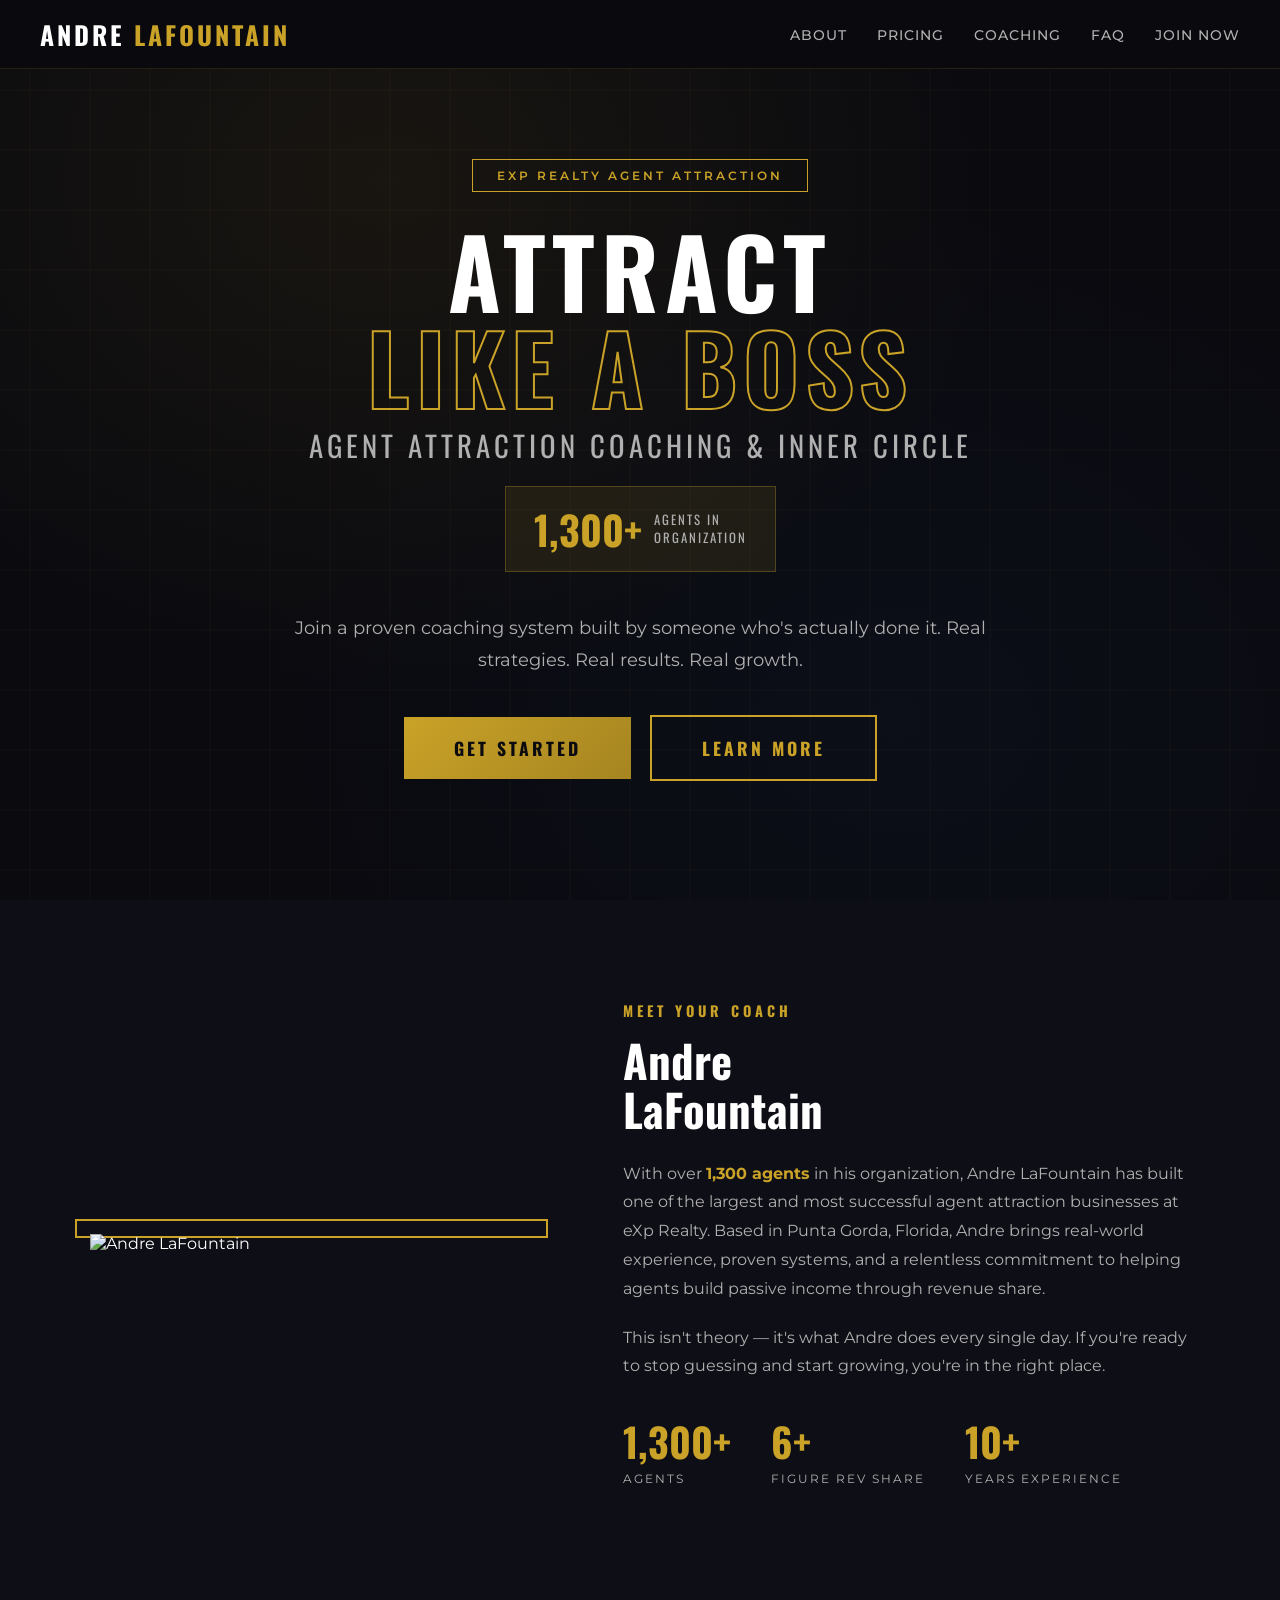
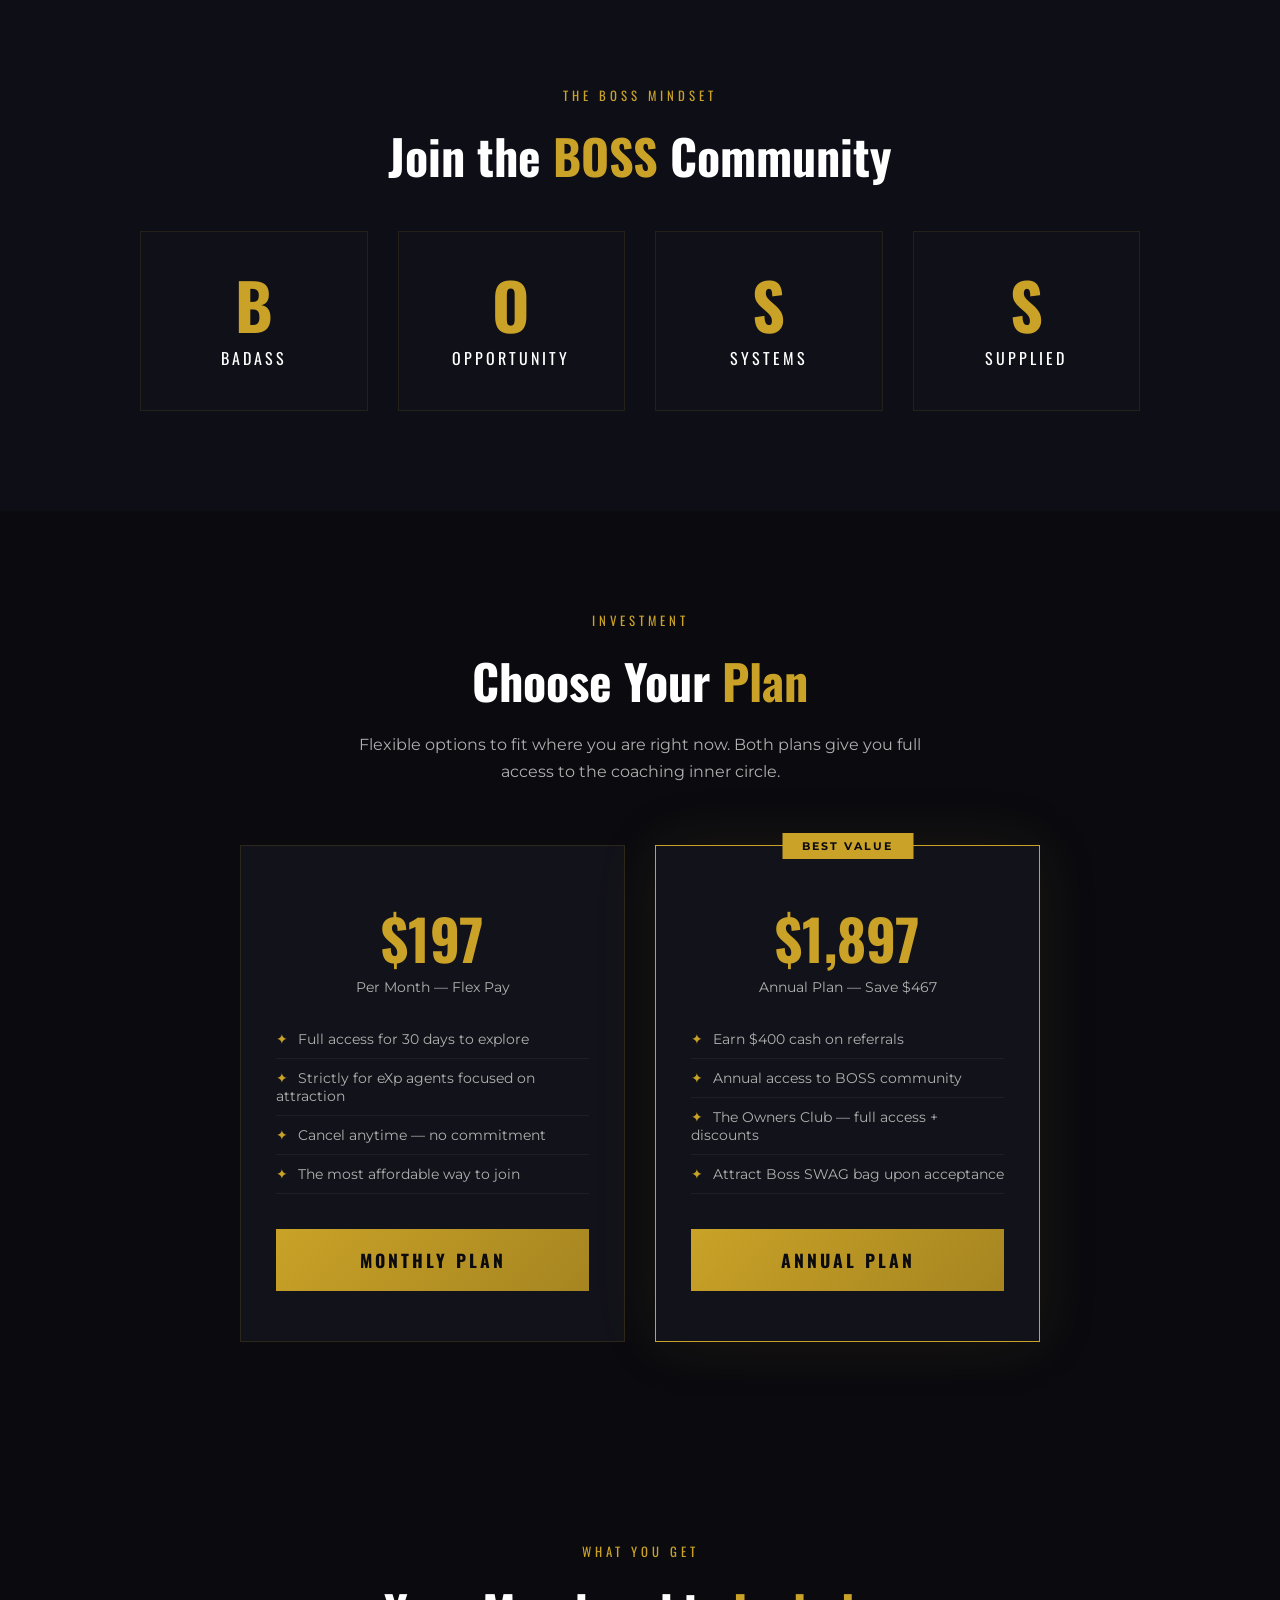
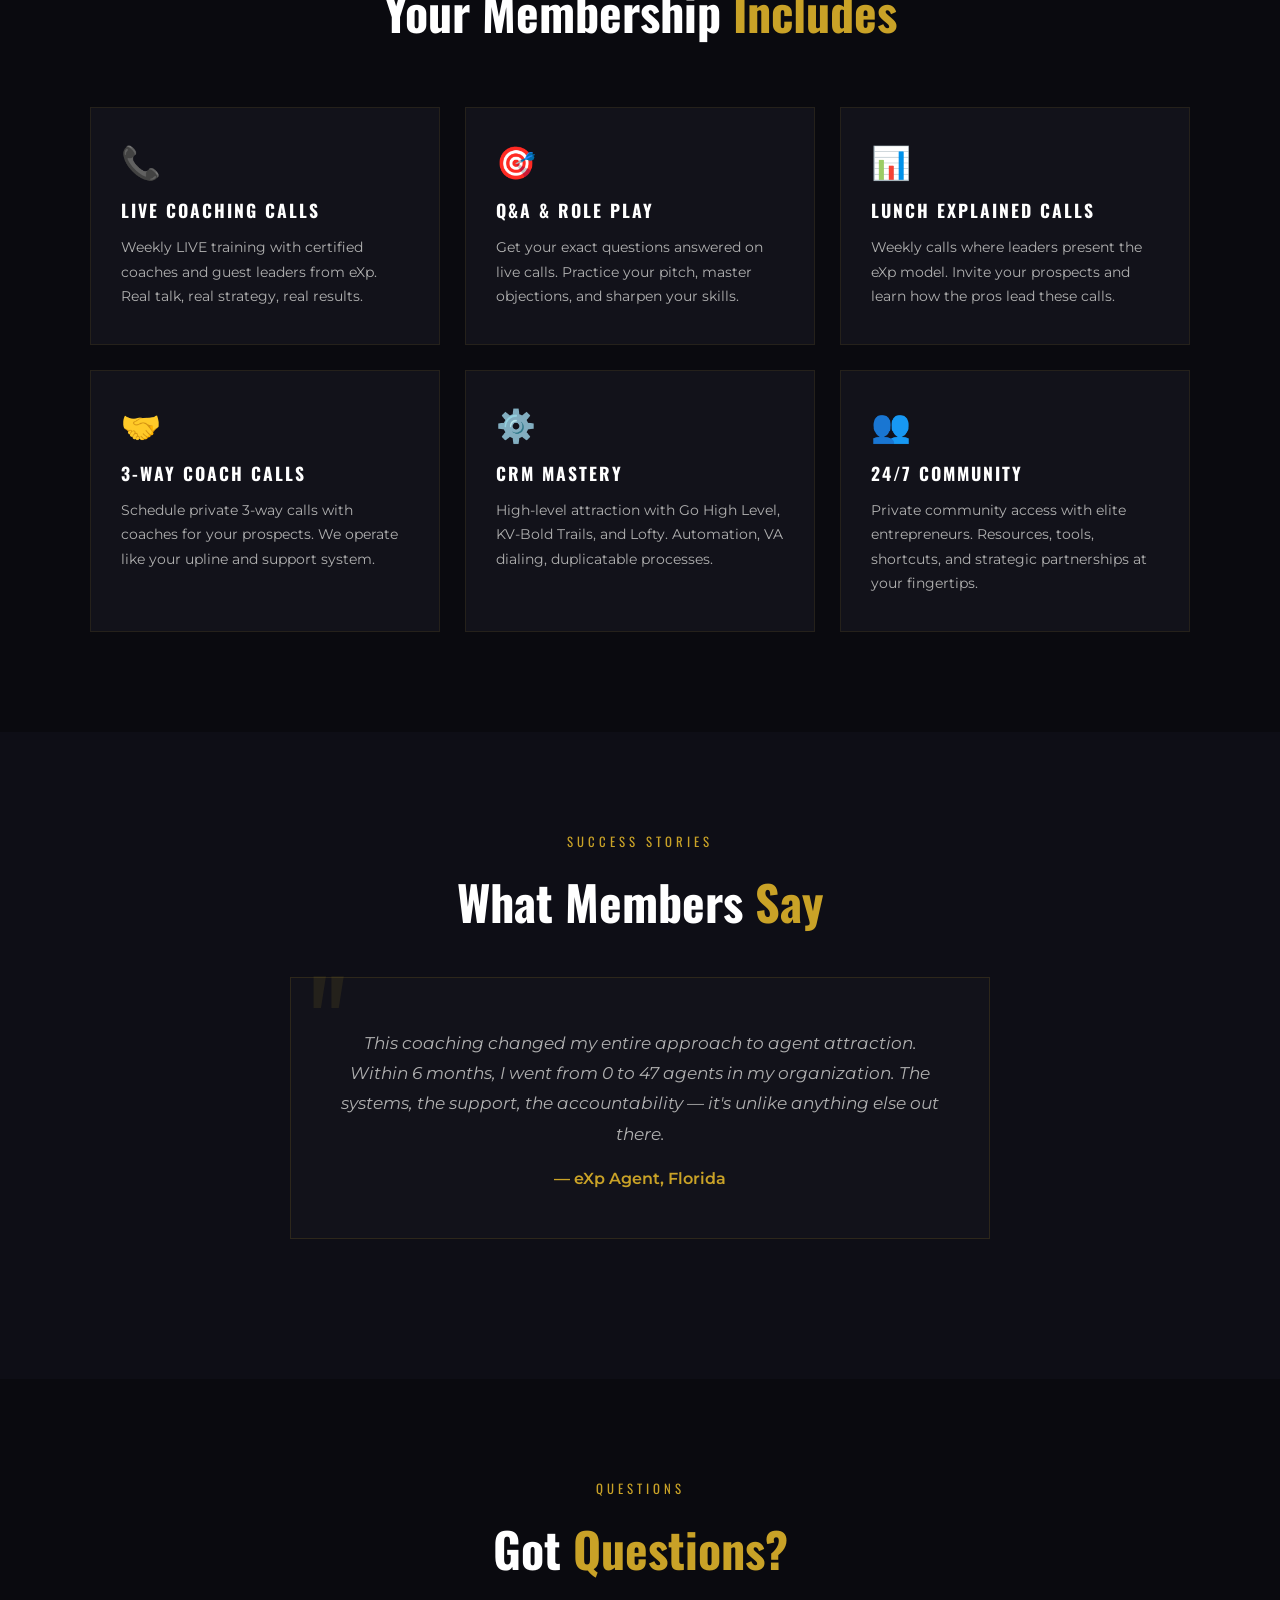
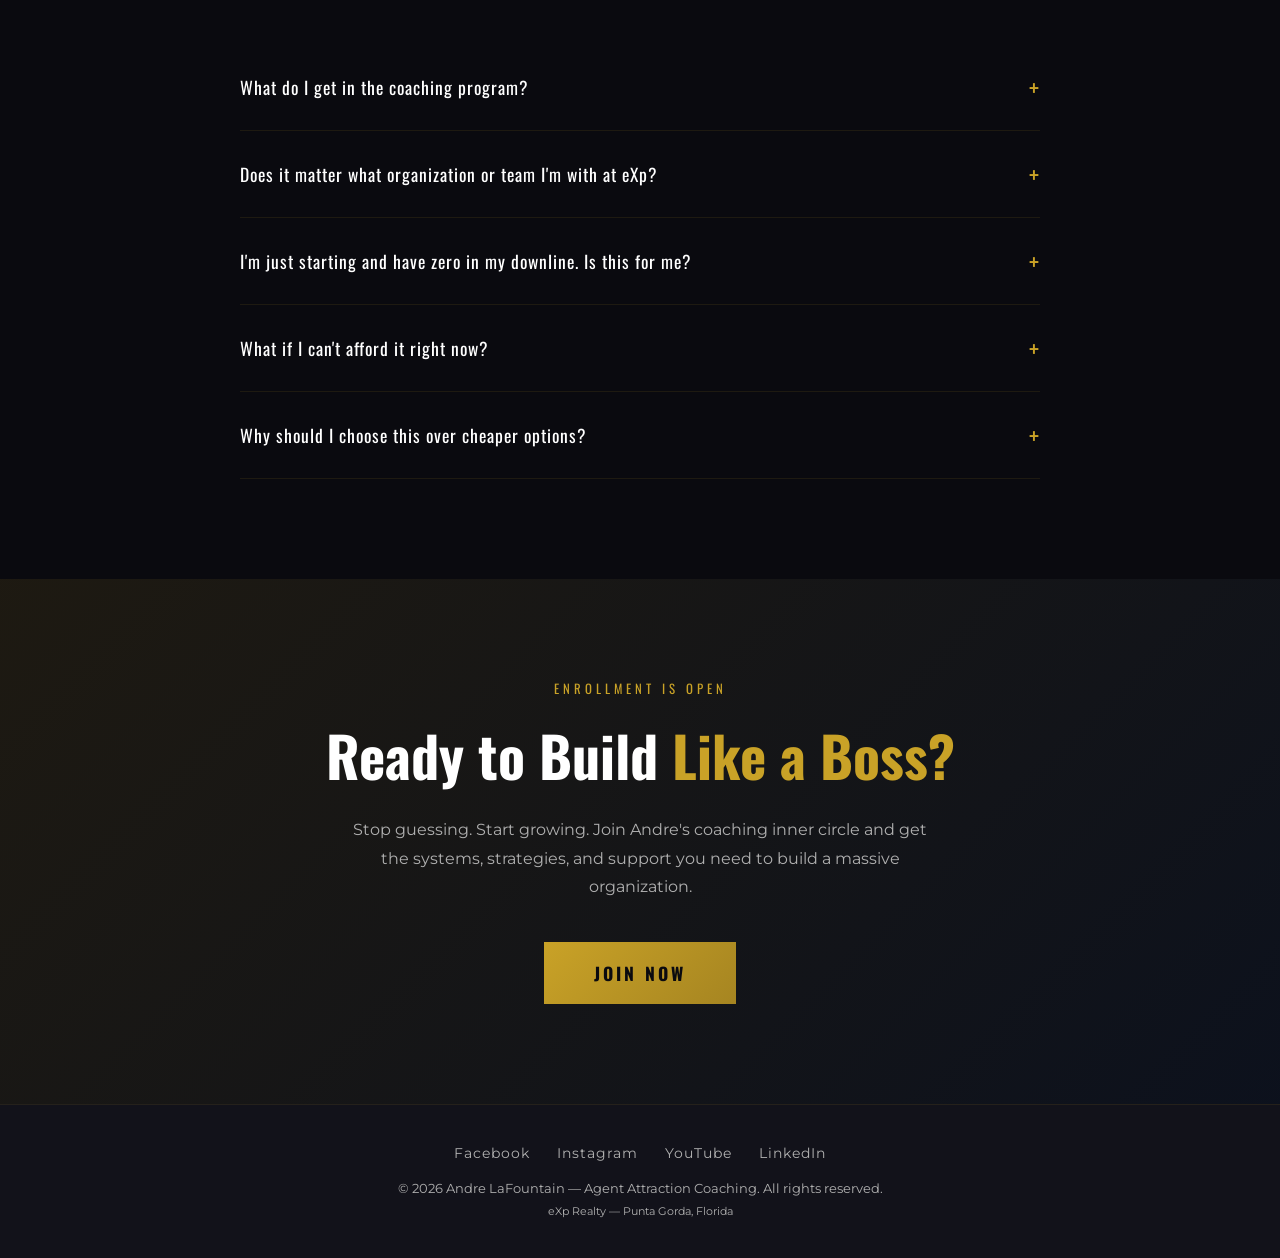
==== attractboss.html @ 39db8deb "Add Attract Boss style coaching page for Andre" ====
<!DOCTYPE html>
<html lang="en">
<head>
<meta charset="UTF-8">
<meta name="viewport" content="width=device-width, initial-scale=1.0">
<title>Andre LaFountain | Agent Attraction Coaching</title>
<link href="https://fonts.googleapis.com/css2?family=Oswald:wght@400;500;600;700&family=Montserrat:wght@300;400;500;600;700&display=swap" rel="stylesheet">
<style>
:root {
  --gold: #c9a227;
  --gold-light: #e8d06f;
  --gold-dark: #a68521;
  --dark: #0a0a0f;
  --dark-card: #12121a;
  --dark-section: #0e0e16;
  --white: #ffffff;
  --gray: #b0b0b0;
  --accent-blue: #1a3a6b;
}
* { margin:0; padding:0; box-sizing:border-box; }
body {
  font-family: 'Montserrat', sans-serif;
  background: var(--dark);
  color: var(--white);
  overflow-x: hidden;
}
.gold-text { color: var(--gold); }
.gold-bg { background: linear-gradient(135deg, var(--gold), var(--gold-light)); }

/* NAV */
nav {
  position: fixed; top:0; width:100%; z-index:100;
  background: rgba(10,10,15,0.95);
  backdrop-filter: blur(20px);
  border-bottom: 1px solid rgba(201,162,39,0.15);
  padding: 15px 40px;
  display: flex; justify-content: space-between; align-items: center;
}
.nav-brand {
  font-family: 'Oswald', sans-serif;
  font-size: 1.6rem; font-weight: 700;
  letter-spacing: 3px; text-transform: uppercase;
}
.nav-brand span { color: var(--gold); }
.nav-links { display:flex; gap:30px; list-style:none; }
.nav-links a {
  color: var(--gray); text-decoration:none; font-size:0.85rem;
  letter-spacing:1px; text-transform:uppercase; font-weight:500;
  transition: color 0.3s;
}
.nav-links a:hover { color: var(--gold); }

/* HERO */
.hero {
  min-height: 100vh;
  display: flex; align-items: center; justify-content: center;
  text-align: center;
  background: 
    radial-gradient(ellipse at 30% 20%, rgba(201,162,39,0.08) 0%, transparent 50%),
    radial-gradient(ellipse at 70% 80%, rgba(26,58,107,0.1) 0%, transparent 50%),
    var(--dark);
  padding: 120px 20px 80px;
  position: relative;
  overflow: hidden;
}
.hero::before {
  content:''; position:absolute; inset:0;
  background: url('data:image/svg+xml,<svg xmlns="http://www.w3.org/2000/svg" width="60" height="60"><rect fill="none" width="60" height="60"/><path d="M0 30h60M30 0v60" stroke="rgba(201,162,39,0.04)" stroke-width="1"/></svg>');
}
.hero-content { position:relative; z-index:1; max-width:900px; }
.hero-badge {
  display: inline-block;
  border: 1px solid var(--gold);
  color: var(--gold);
  padding: 8px 24px;
  font-size: 0.75rem;
  letter-spacing: 3px;
  text-transform: uppercase;
  margin-bottom: 30px;
  font-weight: 600;
}
.hero h1 {
  font-family: 'Oswald', sans-serif;
  font-size: clamp(3rem, 8vw, 6rem);
  font-weight: 700;
  line-height: 1;
  letter-spacing: 6px;
  text-transform: uppercase;
  margin-bottom: 10px;
}
.hero h1 .outline {
  -webkit-text-stroke: 2px var(--gold);
  color: transparent;
}
.hero h2 {
  font-family: 'Oswald', sans-serif;
  font-size: clamp(1.2rem, 3vw, 1.8rem);
  font-weight: 400;
  color: var(--gray);
  letter-spacing: 4px;
  text-transform: uppercase;
  margin-bottom: 20px;
}
.hero-subtitle {
  font-size: 1.1rem;
  color: var(--gray);
  line-height: 1.8;
  max-width: 700px;
  margin: 0 auto 40px;
}
.hero-stat {
  display: inline-flex; align-items: center; gap:12px;
  background: rgba(201,162,39,0.1);
  border: 1px solid rgba(201,162,39,0.3);
  padding: 12px 28px;
  margin-bottom: 40px;
  font-family: 'Oswald', sans-serif;
}
.hero-stat .number {
  font-size: 2.5rem; font-weight:700; color: var(--gold);
}
.hero-stat .label {
  font-size: 0.8rem; letter-spacing:2px; text-transform:uppercase; color:var(--gray);
  text-align: left; line-height:1.4;
}
.cta-btn {
  display: inline-block;
  background: linear-gradient(135deg, var(--gold), var(--gold-dark));
  color: var(--dark);
  padding: 18px 50px;
  font-family: 'Oswald', sans-serif;
  font-size: 1.1rem;
  font-weight: 700;
  letter-spacing: 3px;
  text-transform: uppercase;
  text-decoration: none;
  transition: all 0.3s;
  border: none; cursor:pointer;
}
.cta-btn:hover {
  transform: translateY(-2px);
  box-shadow: 0 10px 40px rgba(201,162,39,0.3);
}
.cta-btn-outline {
  background: transparent;
  border: 2px solid var(--gold);
  color: var(--gold);
  margin-left: 15px;
}
.cta-btn-outline:hover {
  background: var(--gold);
  color: var(--dark);
}

/* HEADSHOT SECTION */
.about-section {
  padding: 100px 20px;
  background: var(--dark-section);
  position: relative;
}
.about-container {
  max-width: 1100px; margin:0 auto;
  display: grid; grid-template-columns: 1fr 1.2fr; gap:60px;
  align-items: center;
}
.headshot-wrapper {
  position: relative;
}
.headshot-wrapper::before {
  content:''; position:absolute;
  top: -15px; left: -15px; right: 15px; bottom: 15px;
  border: 2px solid var(--gold);
  z-index:0;
}
.headshot-wrapper img {
  width: 100%; display:block; position:relative; z-index:1;
  filter: grayscale(20%);
}
.about-content h3 {
  font-family: 'Oswald', sans-serif;
  font-size: 0.9rem; letter-spacing:4px; text-transform:uppercase;
  color: var(--gold); margin-bottom:15px;
}
.about-content h2 {
  font-family: 'Oswald', sans-serif;
  font-size: 2.8rem; font-weight:700;
  line-height:1.1; margin-bottom:25px;
}
.about-content p {
  color: var(--gray); line-height:1.8; margin-bottom:20px;
}
.stat-row {
  display:flex; gap:40px; margin-top:30px;
}
.stat-item .stat-num {
  font-family:'Oswald',sans-serif;
  font-size:2.5rem; font-weight:700; color:var(--gold);
}
.stat-item .stat-label {
  font-size:0.75rem; letter-spacing:2px; text-transform:uppercase;
  color:var(--gray);
}

/* PRICING */
.pricing-section {
  padding: 100px 20px;
  background: var(--dark);
  text-align: center;
}
.section-tag {
  font-family: 'Oswald', sans-serif;
  font-size: 0.8rem; letter-spacing:4px; text-transform:uppercase;
  color: var(--gold); margin-bottom:15px;
}
.section-title {
  font-family: 'Oswald', sans-serif;
  font-size: clamp(2rem, 4vw, 3rem);
  font-weight:700; margin-bottom:15px;
}
.section-sub {
  color:var(--gray); max-width:600px; margin:0 auto 60px; line-height:1.7;
}
.pricing-grid {
  display: grid; grid-template-columns: repeat(auto-fit, minmax(320px, 1fr));
  gap: 30px; max-width:800px; margin:0 auto;
}
.price-card {
  background: var(--dark-card);
  border: 1px solid rgba(201,162,39,0.15);
  padding: 50px 35px;
  position:relative;
  transition: all 0.3s;
}
.price-card:hover {
  border-color: var(--gold);
  transform: translateY(-5px);
}
.price-card.featured {
  border-color: var(--gold);
  box-shadow: 0 0 60px rgba(201,162,39,0.1);
}
.price-card.featured::before {
  content: 'BEST VALUE';
  position:absolute; top:0; left:50%; transform:translate(-50%,-50%);
  background: var(--gold); color:var(--dark);
  padding:6px 20px; font-size:0.7rem; font-weight:700; letter-spacing:2px;
}
.price-amount {
  font-family:'Oswald',sans-serif;
  font-size: 3.5rem; font-weight:700; color:var(--gold);
}
.price-period {
  color:var(--gray); font-size:0.85rem; margin-bottom:25px;
}
.price-features { list-style:none; text-align:left; margin-bottom:35px; }
.price-features li {
  padding: 10px 0;
  border-bottom: 1px solid rgba(255,255,255,0.05);
  color: var(--gray);
  font-size: 0.9rem;
}
.price-features li::before {
  content:'✦'; color:var(--gold); margin-right:10px;
}

/* BOSS ACRONYM */
.boss-section {
  padding: 100px 20px;
  background: var(--dark-section);
  text-align:center;
}
.boss-grid {
  display:grid; grid-template-columns: repeat(4,1fr);
  gap:30px; max-width:1000px; margin:40px auto 0;
}
.boss-card {
  padding:40px 20px;
  border: 1px solid rgba(201,162,39,0.1);
  background: rgba(18,18,26,0.8);
  transition: all 0.3s;
}
.boss-card:hover { border-color:var(--gold); }
.boss-letter {
  font-family:'Oswald',sans-serif;
  font-size:4rem; font-weight:700; color:var(--gold);
  line-height:1;
}
.boss-word {
  font-family:'Oswald',sans-serif;
  font-size:1rem; letter-spacing:3px; text-transform:uppercase;
  margin-top:10px;
}

/* COACHING */
.coaching-section {
  padding: 100px 20px;
  background: var(--dark);
}
.coaching-grid {
  display:grid; grid-template-columns: repeat(auto-fit, minmax(300px,1fr));
  gap:25px; max-width:1100px; margin:0 auto;
}
.coaching-card {
  background: var(--dark-card);
  border: 1px solid rgba(201,162,39,0.1);
  padding:35px 30px;
  transition: all 0.3s;
}
.coaching-card:hover { border-color:var(--gold); transform:translateY(-3px); }
.coaching-icon {
  font-size:2rem; margin-bottom:15px;
}
.coaching-card h3 {
  font-family:'Oswald',sans-serif;
  font-size:1.1rem; letter-spacing:2px;
  text-transform:uppercase; margin-bottom:12px;
}
.coaching-card p {
  color:var(--gray); font-size:0.9rem; line-height:1.7;
}

/* TESTIMONIALS */
.testimonials-section {
  padding: 100px 20px;
  background: var(--dark-section);
  text-align:center;
}
.testimonial-card {
  max-width:700px; margin:40px auto;
  padding:50px;
  background: var(--dark-card);
  border: 1px solid rgba(201,162,39,0.15);
  position:relative;
}
.testimonial-card::before {
  content:'"'; font-family:'Oswald',sans-serif;
  font-size:8rem; color:rgba(201,162,39,0.1);
  position:absolute; top:-20px; left:20px; line-height:1;
}
.testimonial-card p {
  font-style:italic; color:var(--gray); line-height:1.8;
  font-size:1.05rem; position:relative; z-index:1;
}
.testimonial-card .author {
  margin-top:20px; font-style:normal;
  color:var(--gold); font-weight:600;
}

/* FAQ */
.faq-section {
  padding: 100px 20px;
  background: var(--dark);
}
.faq-list { max-width:800px; margin:0 auto; }
.faq-item {
  border-bottom: 1px solid rgba(201,162,39,0.1);
  padding: 25px 0;
}
.faq-q {
  font-family:'Oswald',sans-serif;
  font-size:1.1rem; letter-spacing:1px;
  cursor:pointer; display:flex; justify-content:space-between; align-items:center;
}
.faq-q::after { content:'+'; color:var(--gold); font-size:1.5rem; }
.faq-q.active::after { content:'−'; }
.faq-a {
  color:var(--gray); line-height:1.8; font-size:0.9rem;
  max-height:0; overflow:hidden; transition: max-height 0.4s ease;
  padding-top:0;
}
.faq-a.open { max-height:300px; padding-top:15px; }

/* CTA BANNER */
.cta-section {
  padding: 100px 20px;
  background: linear-gradient(135deg, rgba(201,162,39,0.1), rgba(26,58,107,0.15));
  text-align:center;
}
.cta-section h2 {
  font-family:'Oswald',sans-serif;
  font-size: clamp(2rem,5vw,3.5rem);
  font-weight:700; margin-bottom:20px;
}
.cta-section p {
  color:var(--gray); max-width:600px; margin:0 auto 40px; line-height:1.8;
}

/* FOOTER */
footer {
  background: var(--dark-card);
  border-top: 1px solid rgba(201,162,39,0.1);
  padding: 40px 20px;
  text-align:center;
  color:var(--gray); font-size:0.8rem;
}
footer .social-links { margin-bottom:20px; }
footer .social-links a {
  color:var(--gray); text-decoration:none; margin:0 12px;
  font-size:0.85rem; letter-spacing:1px;
  transition: color 0.3s;
}
footer .social-links a:hover { color:var(--gold); }

/* ANIMATIONS */
@keyframes fadeUp {
  from { opacity:0; transform:translateY(30px); }
  to { opacity:1; transform:translateY(0); }
}
.fade-up {
  opacity:0; animation: fadeUp 0.8s ease forwards;
}
.fade-up:nth-child(2) { animation-delay:0.1s; }
.fade-up:nth-child(3) { animation-delay:0.2s; }
.fade-up:nth-child(4) { animation-delay:0.3s; }

/* RESPONSIVE */
@media(max-width:768px) {
  nav { padding:12px 20px; }
  .nav-links { display:none; }
  .about-container { grid-template-columns:1fr; }
  .boss-grid { grid-template-columns: repeat(2,1fr); }
  .pricing-grid { grid-template-columns:1fr; }
  .stat-row { gap:20px; }
  .cta-btn-outline { margin-left:0; margin-top:10px; }
}
</style>
</head>
<body>

<!-- NAV -->
<nav>
  <div class="nav-brand">Andre <span>LaFountain</span></div>
  <ul class="nav-links">
    <li><a href="#about">About</a></li>
    <li><a href="#pricing">Pricing</a></li>
    <li><a href="#coaching">Coaching</a></li>
    <li><a href="#faq">FAQ</a></li>
    <li><a href="#join" class="gold-text">Join Now</a></li>
  </ul>
</nav>

<!-- HERO -->
<section class="hero">
  <div class="hero-content">
    <div class="hero-badge">eXp Realty Agent Attraction</div>
    <h1>ATTRACT<br><span class="outline">LIKE A BOSS</span></h1>
    <h2>Agent Attraction Coaching &amp; Inner Circle</h2>
    <div class="hero-stat">
      <span class="number">1,300+</span>
      <span class="label">Agents in<br>Organization</span>
    </div>
    <p class="hero-subtitle">
      Join a proven coaching system built by someone who's actually done it.
      Real strategies. Real results. Real growth.
    </p>
    <a href="#pricing" class="cta-btn">Get Started</a>
    <a href="#about" class="cta-btn cta-btn-outline">Learn More</a>
  </div>
</section>

<!-- ABOUT / HEADSHOT -->
<section class="about-section" id="about">
  <div class="about-container">
    <div class="headshot-wrapper">
      <img src="../partnerwithandre/images/headshot.jpg" alt="Andre LaFountain">
    </div>
    <div class="about-content">
      <h3>Meet Your Coach</h3>
      <h2>Andre<br>LaFountain</h2>
      <p>
        With over <strong class="gold-text">1,300 agents</strong> in his organization, Andre LaFountain
        has built one of the largest and most successful agent attraction businesses at eXp Realty.
        Based in Punta Gorda, Florida, Andre brings real-world experience, proven systems, and
        a relentless commitment to helping agents build passive income through revenue share.
      </p>
      <p>
        This isn't theory — it's what Andre does every single day. If you're ready to stop guessing
        and start growing, you're in the right place.
      </p>
      <div class="stat-row">
        <div class="stat-item">
          <div class="stat-num">1,300+</div>
          <div class="stat-label">Agents</div>
        </div>
        <div class="stat-item">
          <div class="stat-num">6+</div>
          <div class="stat-label">Figure Rev Share</div>
        </div>
        <div class="stat-item">
          <div class="stat-num">10+</div>
          <div class="stat-label">Years Experience</div>
        </div>
      </div>
    </div>
  </div>
</section>

<!-- BOSS ACRONYM -->
<section class="boss-section">
  <div class="section-tag">The BOSS Mindset</div>
  <div class="section-title">Join the <span class="gold-text">BOSS</span> Community</div>
  <div class="boss-grid">
    <div class="boss-card fade-up">
      <div class="boss-letter">B</div>
      <div class="boss-word">Badass</div>
    </div>
    <div class="boss-card fade-up">
      <div class="boss-letter">O</div>
      <div class="boss-word">Opportunity</div>
    </div>
    <div class="boss-card fade-up">
      <div class="boss-letter">S</div>
      <div class="boss-word">Systems</div>
    </div>
    <div class="boss-card fade-up">
      <div class="boss-letter">S</div>
      <div class="boss-word">Supplied</div>
    </div>
  </div>
</section>

<!-- PRICING -->
<section class="pricing-section" id="pricing">
  <div class="section-tag">Investment</div>
  <div class="section-title">Choose Your <span class="gold-text">Plan</span></div>
  <p class="section-sub">Flexible options to fit where you are right now. Both plans give you full access to the coaching inner circle.</p>
  <div class="pricing-grid">
    <div class="price-card">
      <div class="price-amount">$197</div>
      <div class="price-period">Per Month — Flex Pay</div>
      <ul class="price-features">
        <li>Full access for 30 days to explore</li>
        <li>Strictly for eXp agents focused on attraction</li>
        <li>Cancel anytime — no commitment</li>
        <li>The most affordable way to join</li>
      </ul>
      <a href="#join" class="cta-btn" style="width:100%;text-align:center;">Monthly Plan</a>
    </div>
    <div class="price-card featured">
      <div class="price-amount">$1,897</div>
      <div class="price-period">Annual Plan — Save $467</div>
      <ul class="price-features">
        <li>Earn $400 cash on referrals</li>
        <li>Annual access to BOSS community</li>
        <li>The Owners Club — full access + discounts</li>
        <li>Attract Boss SWAG bag upon acceptance</li>
      </ul>
      <a href="#join" class="cta-btn" style="width:100%;text-align:center;">Annual Plan</a>
    </div>
  </div>
</section>

<!-- COACHING INCLUDES -->
<section class="coaching-section" id="coaching">
  <div style="text-align:center; margin-bottom:60px;">
    <div class="section-tag">What You Get</div>
    <div class="section-title">Your Membership <span class="gold-text">Includes</span></div>
  </div>
  <div class="coaching-grid">
    <div class="coaching-card">
      <div class="coaching-icon">📞</div>
      <h3>Live Coaching Calls</h3>
      <p>Weekly LIVE training with certified coaches and guest leaders from eXp. Real talk, real strategy, real results.</p>
    </div>
    <div class="coaching-card">
      <div class="coaching-icon">🎯</div>
      <h3>Q&A & Role Play</h3>
      <p>Get your exact questions answered on live calls. Practice your pitch, master objections, and sharpen your skills.</p>
    </div>
    <div class="coaching-card">
      <div class="coaching-icon">📊</div>
      <h3>Lunch eXplained Calls</h3>
      <p>Weekly calls where leaders present the eXp model. Invite your prospects and learn how the pros lead these calls.</p>
    </div>
    <div class="coaching-card">
      <div class="coaching-icon">🤝</div>
      <h3>3-Way Coach Calls</h3>
      <p>Schedule private 3-way calls with coaches for your prospects. We operate like your upline and support system.</p>
    </div>
    <div class="coaching-card">
      <div class="coaching-icon">⚙️</div>
      <h3>CRM Mastery</h3>
      <p>High-level attraction with Go High Level, KV-Bold Trails, and Lofty. Automation, VA dialing, duplicatable processes.</p>
    </div>
    <div class="coaching-card">
      <div class="coaching-icon">👥</div>
      <h3>24/7 Community</h3>
      <p>Private community access with elite entrepreneurs. Resources, tools, shortcuts, and strategic partnerships at your fingertips.</p>
    </div>
  </div>
</section>

<!-- TESTIMONIALS -->
<section class="testimonials-section">
  <div class="section-tag">Success Stories</div>
  <div class="section-title">What Members <span class="gold-text">Say</span></div>
  <div class="testimonial-card">
    <p>This coaching changed my entire approach to agent attraction. Within 6 months, I went from 0 to 47 agents in my organization. The systems, the support, the accountability — it's unlike anything else out there.</p>
    <div class="author">— eXp Agent, Florida</div>
  </div>
</section>

<!-- FAQ -->
<section class="faq-section" id="faq">
  <div style="text-align:center; margin-bottom:60px;">
    <div class="section-tag">Questions</div>
    <div class="section-title">Got <span class="gold-text">Questions?</span></div>
  </div>
  <div class="faq-list">
    <div class="faq-item">
      <div class="faq-q" onclick="toggleFaq(this)">What do I get in the coaching program?</div>
      <div class="faq-a">Weekly LIVE attraction calls with Andre and guest coaches, one-on-one coaching sessions, CRM setup and automation support, 3-way calls for your prospects, and 24/7 access to the private BOSS community.</div>
    </div>
    <div class="faq-item">
      <div class="faq-q" onclick="toggleFaq(this)">Does it matter what organization or team I'm with at eXp?</div>
      <div class="faq-a">Not at all! This coaching is organization and team-agnostic. As long as you're an active eXp agent, you can join. You'll be coached and supported like family.</div>
    </div>
    <div class="faq-item">
      <div class="faq-q" onclick="toggleFaq(this)">I'm just starting and have zero in my downline. Is this for me?</div>
      <div class="faq-a">Absolutely — if anything, you're in the best position. Starting your wealth-building journey with proven systems and mentorship from day one? That's an advantage most people wish they had.</div>
    </div>
    <div class="faq-item">
      <div class="faq-q" onclick="toggleFaq(this)">What if I can't afford it right now?</div>
      <div class="faq-a">We get it — we've been there. The $197/month plan is designed to be accessible. Plus, we have a referral program where you earn $400 cash for each annual referral. We also offer a no-questions-asked full refund in your first 30 days.</div>
    </div>
    <div class="faq-item">
      <div class="faq-q" onclick="toggleFaq(this)">Why should I choose this over cheaper options?</div>
      <div class="faq-a">This isn't just a group — it's a proven system backed by a leader with 1,300+ agents. There's no other program with this level of hands-on tactical tools, real results, and direct access to coaches who make 6-figure residual income. Do your due diligence — we're confident you won't find better.</div>
    </div>
  </div>
</section>

<!-- CTA -->
<section class="cta-section" id="join">
  <div class="section-tag">Enrollment Is Open</div>
  <h2>Ready to Build <span class="gold-text">Like a Boss?</span></h2>
  <p>Stop guessing. Start growing. Join Andre's coaching inner circle and get the systems, strategies, and support you need to build a massive organization.</p>
  <a href="#pricing" class="cta-btn">Join Now</a>
</section>

<!-- FOOTER -->
<footer>
  <div class="social-links">
    <a href="#">Facebook</a>
    <a href="#">Instagram</a>
    <a href="#">YouTube</a>
    <a href="#">LinkedIn</a>
  </div>
  <p>&copy; 2026 Andre LaFountain — Agent Attraction Coaching. All rights reserved.</p>
  <p style="margin-top:8px; font-size:0.7rem;">eXp Realty — Punta Gorda, Florida</p>
</footer>

<script>
function toggleFaq(el) {
  el.classList.toggle('active');
  el.nextElementSibling.classList.toggle('open');
}

// Intersection Observer for fade-up
const observer = new IntersectionObserver((entries) => {
  entries.forEach(e => {
    if(e.isIntersecting) { e.target.style.animationPlayState='running'; }
  });
}, { threshold:0.1 });
document.querySelectorAll('.fade-up').forEach(el => {
  el.style.animationPlayState='paused';
  observer.observe(el);
});
</script>
</body>
</html>
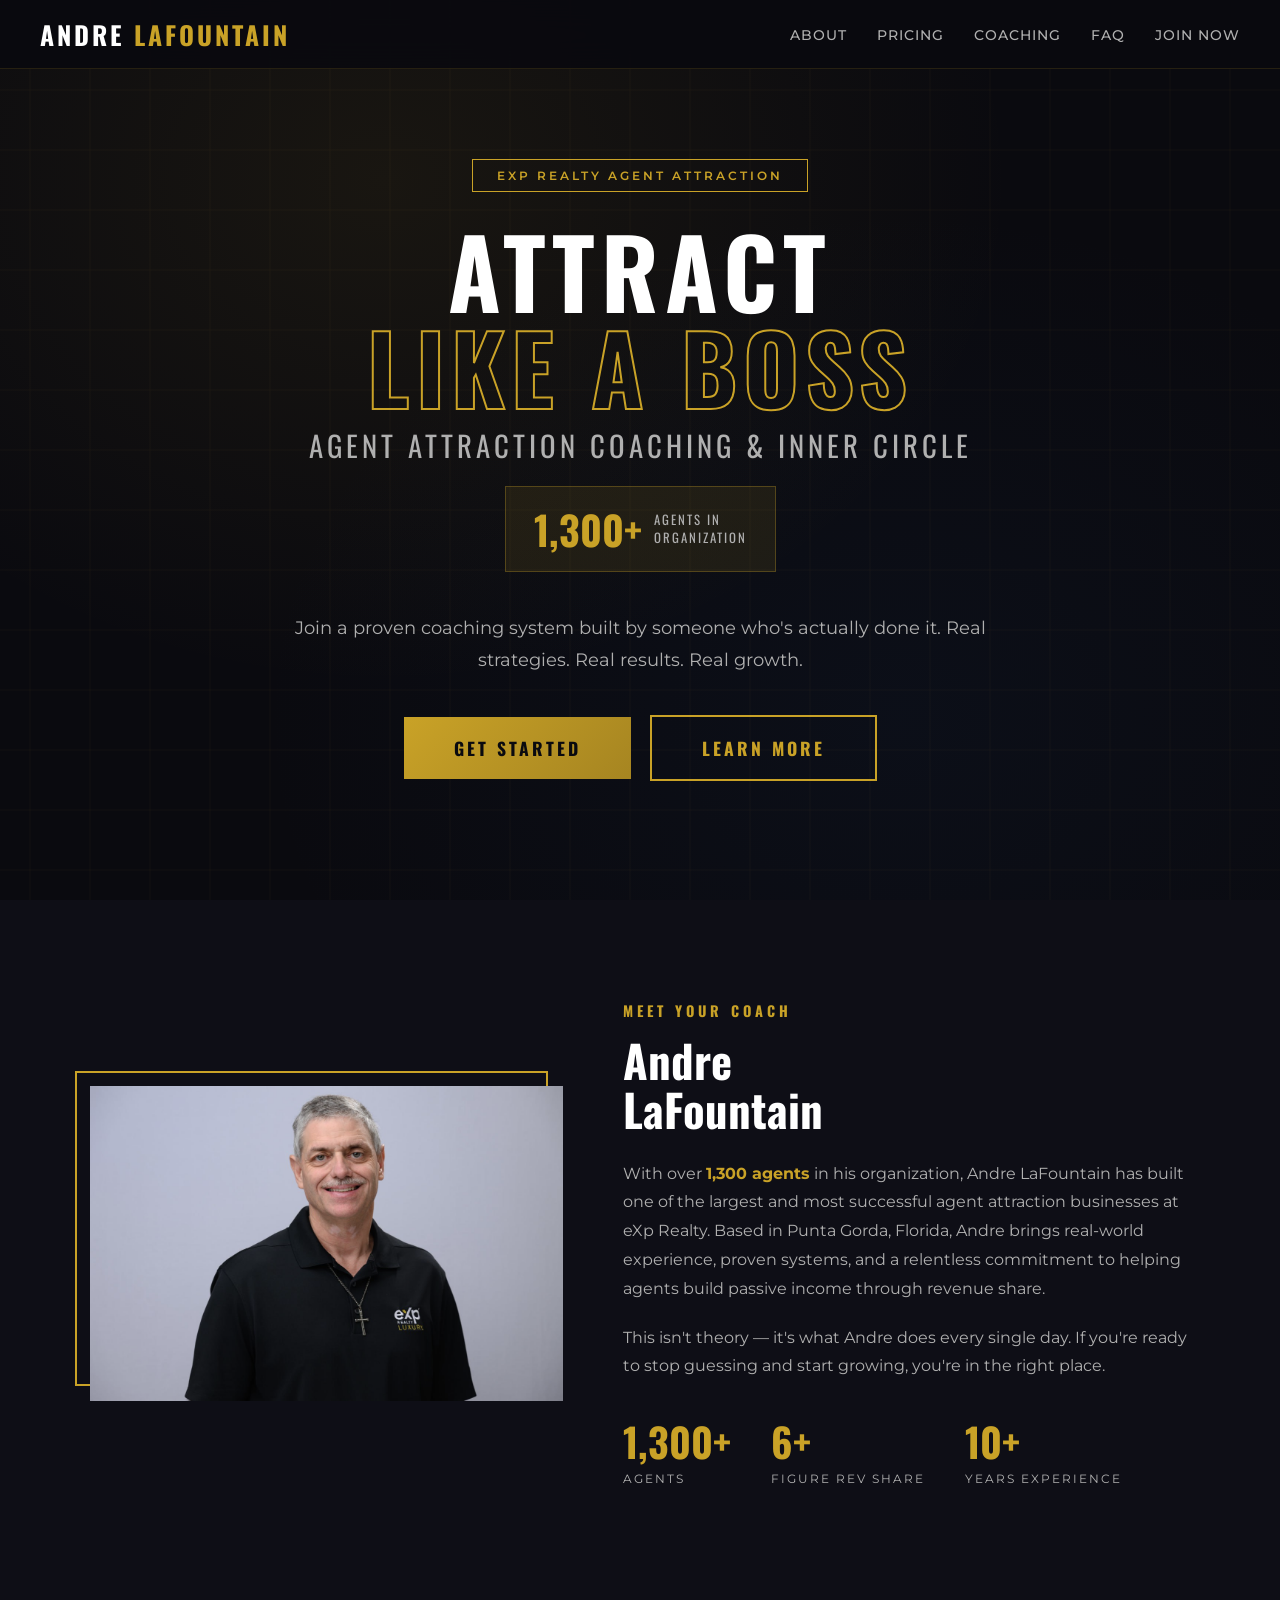
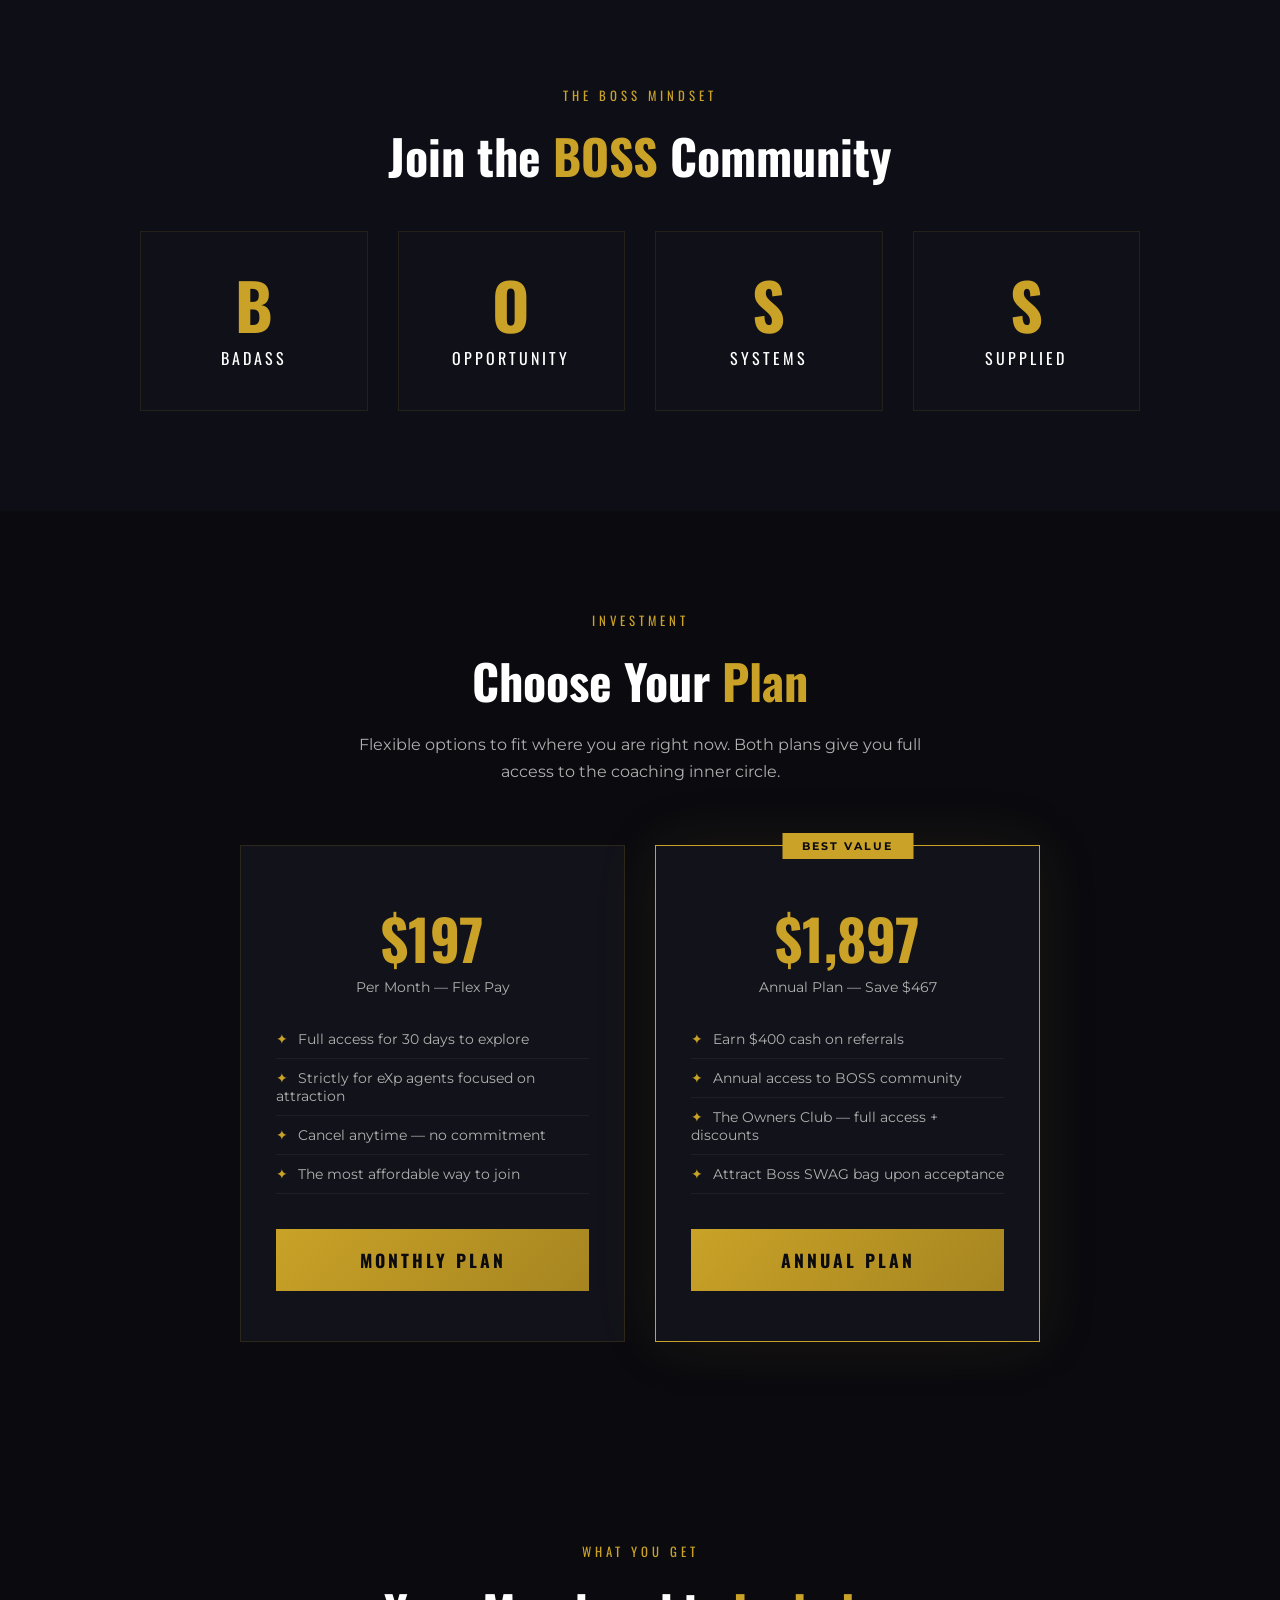
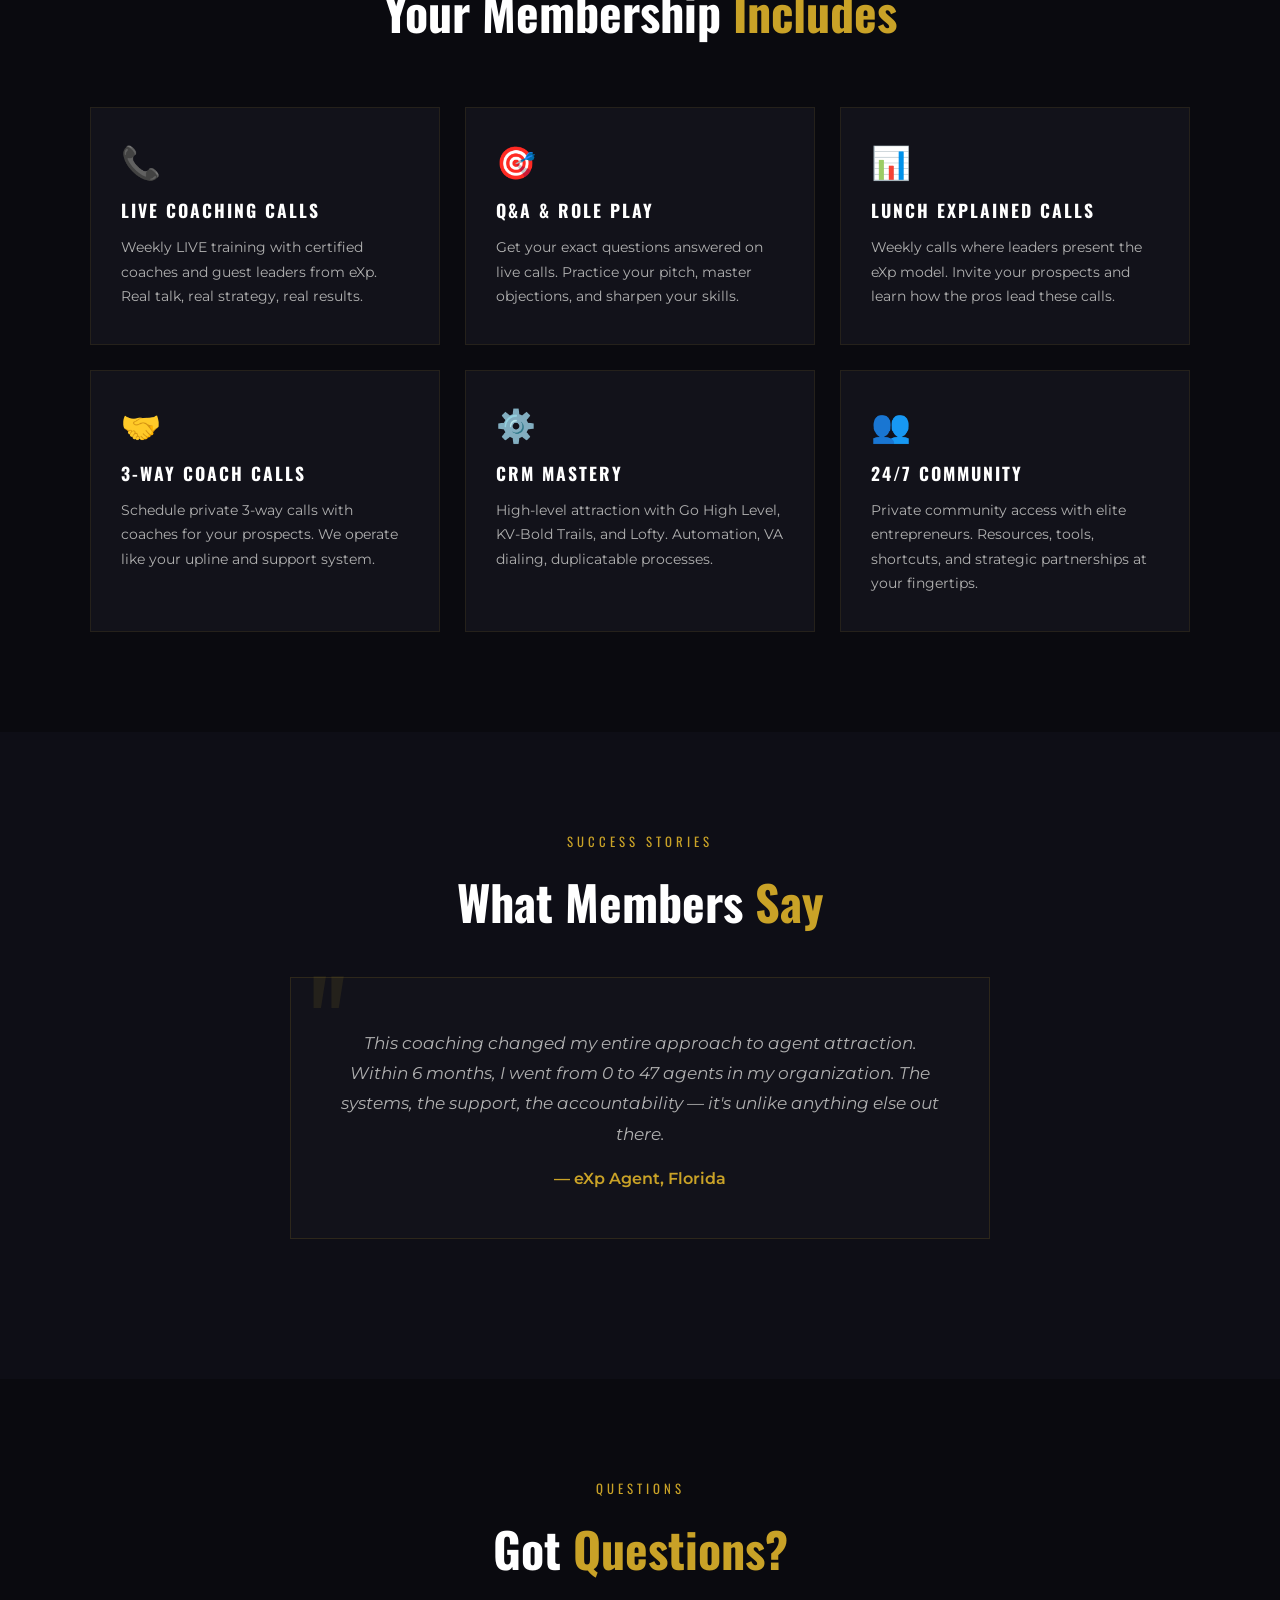
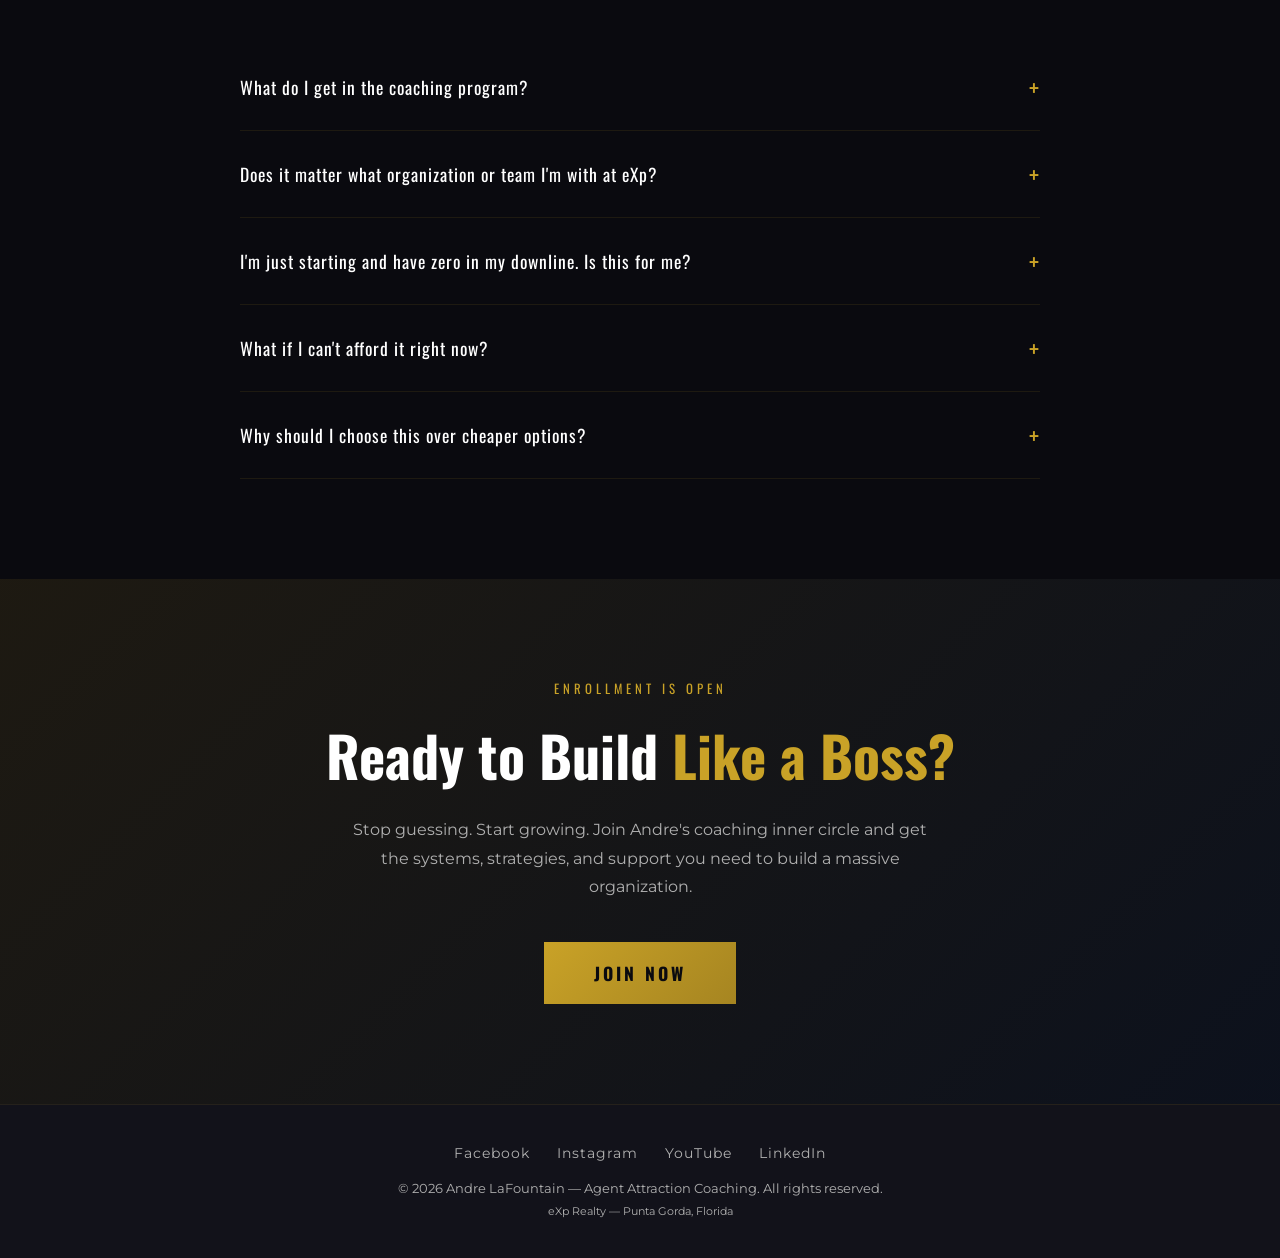
==== commit 73ef9e9e: "Fix headshot image path for GitHub Pages" ====
--- a/attractboss.html
+++ b/attractboss.html
@@ -462,7 +462,7 @@
 <section class="about-section" id="about">
   <div class="about-container">
     <div class="headshot-wrapper">
-      <img src="../partnerwithandre/images/headshot.jpg" alt="Andre LaFountain">
+      <img src="images/headshot.jpg" alt="Andre LaFountain">
     </div>
     <div class="about-content">
       <h3>Meet Your Coach</h3>
